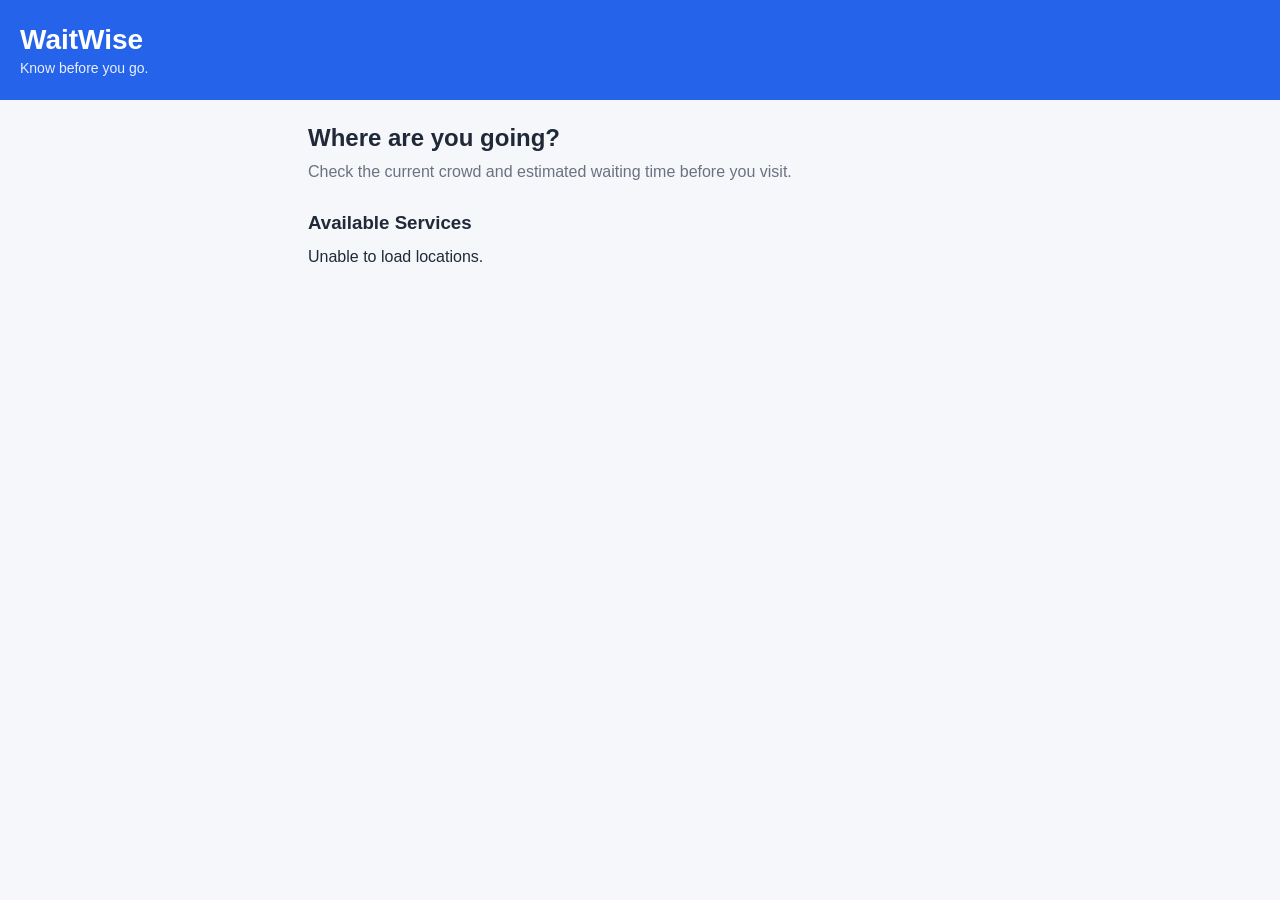
==== src/main/resources/static/index.html @ b31e302e "Initial commit for NextQ" ====
<!DOCTYPE html>
<html lang="en">
<head>
    <meta charset="UTF-8">
    <meta name="viewport" content="width=device-width, initial-scale=1.0">

    <title>WaitWise</title>

    <link rel="stylesheet" href="style.css">
</head>

<body>

<header class="header">
    <div>
        <h1>WaitWise</h1>
        <p>Know before you go.</p>
    </div>
</header>

<main class="container">

    <!-- Location Selection -->
    <section id="homeSection">

        <div class="hero">
            <h2>Where are you going?</h2>
            <p>
                Check the current crowd and estimated waiting
                time before you visit.
            </p>
        </div>

        <section>
            <h3>Available Services</h3>

            <div id="locationList" class="location-list">
                <p>Loading locations...</p>
            </div>
        </section>

    </section>


    <!-- Queue Details -->
    <section id="queueSection" class="queue-section hidden">

        <button id="backButton" class="back-button">
            ← Back
        </button>

        <div class="queue-header">
            <h2 id="queueLocationName">City Hospital</h2>
            <p id="queueLocationType">Hospital</p>
        </div>

        <div id="crowdBadge" class="crowd-badge">
            MEDIUM CROWD
        </div>

        <div class="wait-card">

            <p class="wait-label">Estimated Waiting Time</p>

            <div class="wait-time">
                <span id="estimatedWait">96</span>
                <span class="minutes">min</span>
            </div>

            <p class="wait-description">
                Approximate time before you are served
            </p>

        </div>

        <div class="stats-grid">

            <div class="stat-card">
                <span class="stat-icon">👥</span>
                <strong id="peopleWaiting">12</strong>
                <p>People Waiting</p>
            </div>

            <div class="stat-card">
                <span class="stat-icon">🧑‍💼</span>
                <strong id="currentlyServing">2</strong>
                <p>Being Served</p>
            </div>

            <div class="stat-card">
                <span class="stat-icon">⏱</span>
                <strong id="averageService">8</strong>
                <p>Min / Person</p>
            </div>

        </div>

        <div class="updated-card">
            <span>Last updated</span>
            <strong id="updatedAt">Just now</strong>
        </div>
<div class="insights-card">
    <h3>Crowd Insights</h3>

    <p class="insights-description">
        Recent service activity for this location
    </p>

    <div id="historyList" class="history-list">
        <p>Loading insights...</p>
    </div>
</div>
    </section>

</main>

<script src="app.js"></script>

</body>
</html>
---- src/main/resources/static/style.css ----
* {
    box-sizing: border-box;
    margin: 0;
    padding: 0;
}

body {
    font-family: Arial, sans-serif;
    background: #f5f7fb;
    color: #1f2937;
}

.header {
    background: #2563eb;
    color: white;
    padding: 24px 20px;
}

.header h1 {
    font-size: 28px;
    margin-bottom: 4px;
}

.header p {
    font-size: 14px;
    opacity: 0.9;
}

.container {
    width: 100%;
    max-width: 700px;
    margin: auto;
    padding: 24px 18px;
}

.hero {
    margin-bottom: 28px;
}

.hero h2 {
    font-size: 24px;
    margin-bottom: 8px;
}

.hero p {
    color: #6b7280;
    line-height: 1.5;
}

h3 {
    margin-bottom: 14px;
}

.location-list {
    display: flex;
    flex-direction: column;
    gap: 14px;
}

.location-card {
    background: white;
    padding: 18px;
    border-radius: 14px;
    border: 1px solid #e5e7eb;
    cursor: pointer;
    transition: 0.2s;
}

.location-card:hover {
    transform: translateY(-2px);
    box-shadow: 0 5px 15px rgba(0, 0, 0, 0.08);
}

.location-name {
    font-size: 18px;
    font-weight: bold;
    margin-bottom: 5px;
}

.location-type {
    font-size: 14px;
    color: #6b7280;
}

.location-address {
    font-size: 13px;
    color: #9ca3af;
    margin-top: 6px;
}


/* Queue Details */

.hidden {
    display: none;
}

.back-button {
    background: none;
    border: none;
    font-size: 16px;
    cursor: pointer;
    color: #2563eb;
    margin-bottom: 20px;
}

.queue-header {
    margin-bottom: 16px;
}

.queue-header h2 {
    font-size: 26px;
}

.queue-header p {
    color: #6b7280;
    margin-top: 4px;
}

.crowd-badge {
    display: inline-block;
    padding: 7px 12px;
    border-radius: 20px;
    background: #fef3c7;
    color: #92400e;
    font-size: 13px;
    font-weight: bold;
    margin-bottom: 16px;
}

.wait-card {
    background: white;
    border-radius: 18px;
    padding: 28px 20px;
    text-align: center;
    border: 1px solid #e5e7eb;
    margin-bottom: 16px;
}

.wait-label {
    color: #6b7280;
    font-size: 14px;
    margin-bottom: 8px;
}

.wait-time {
    font-size: 52px;
    font-weight: bold;
    color: #2563eb;
}

.minutes {
    font-size: 20px;
    font-weight: normal;
}

.wait-description {
    color: #9ca3af;
    margin-top: 8px;
    font-size: 13px;
}

.stats-grid {
    display: grid;
    grid-template-columns: repeat(3, 1fr);
    gap: 10px;
    margin-bottom: 16px;
}

.stat-card {
    background: white;
    border: 1px solid #e5e7eb;
    border-radius: 14px;
    padding: 16px 8px;
    text-align: center;
}

.stat-icon {
    display: block;
    font-size: 22px;
    margin-bottom: 8px;
}

.stat-card strong {
    display: block;
    font-size: 20px;
}

.stat-card p {
    color: #6b7280;
    font-size: 11px;
    margin-top: 4px;
}

.updated-card {
    background: #eef2ff;
    border-radius: 12px;
    padding: 14px 16px;
    display: flex;
    justify-content: space-between;
    font-size: 13px;
}

.updated-card span {
    color: #6b7280;
}
.insights-card {
    background: white;
    border: 1px solid #e5e7eb;
    border-radius: 18px;
    padding: 20px;
    margin-top: 16px;
}

.insights-card h3 {
    font-size: 20px;
    margin-bottom: 6px;
}

.insights-description {
    color: #6b7280;
    font-size: 13px;
    margin-bottom: 16px;
}

.history-list {
    display: flex;
    flex-direction: column;
    gap: 10px;
}

.history-item {
    display: flex;
    justify-content: space-between;
    align-items: center;
    background: #f8fafc;
    border-radius: 12px;
    padding: 14px;
    border: 1px solid #e5e7eb;
}

.history-item strong {
    font-size: 14px;
}

.history-item p {
    color: #9ca3af;
    font-size: 12px;
    margin-top: 4px;
}

.history-duration {
    font-weight: bold;
    color: #2563eb;
    font-size: 14px;
}
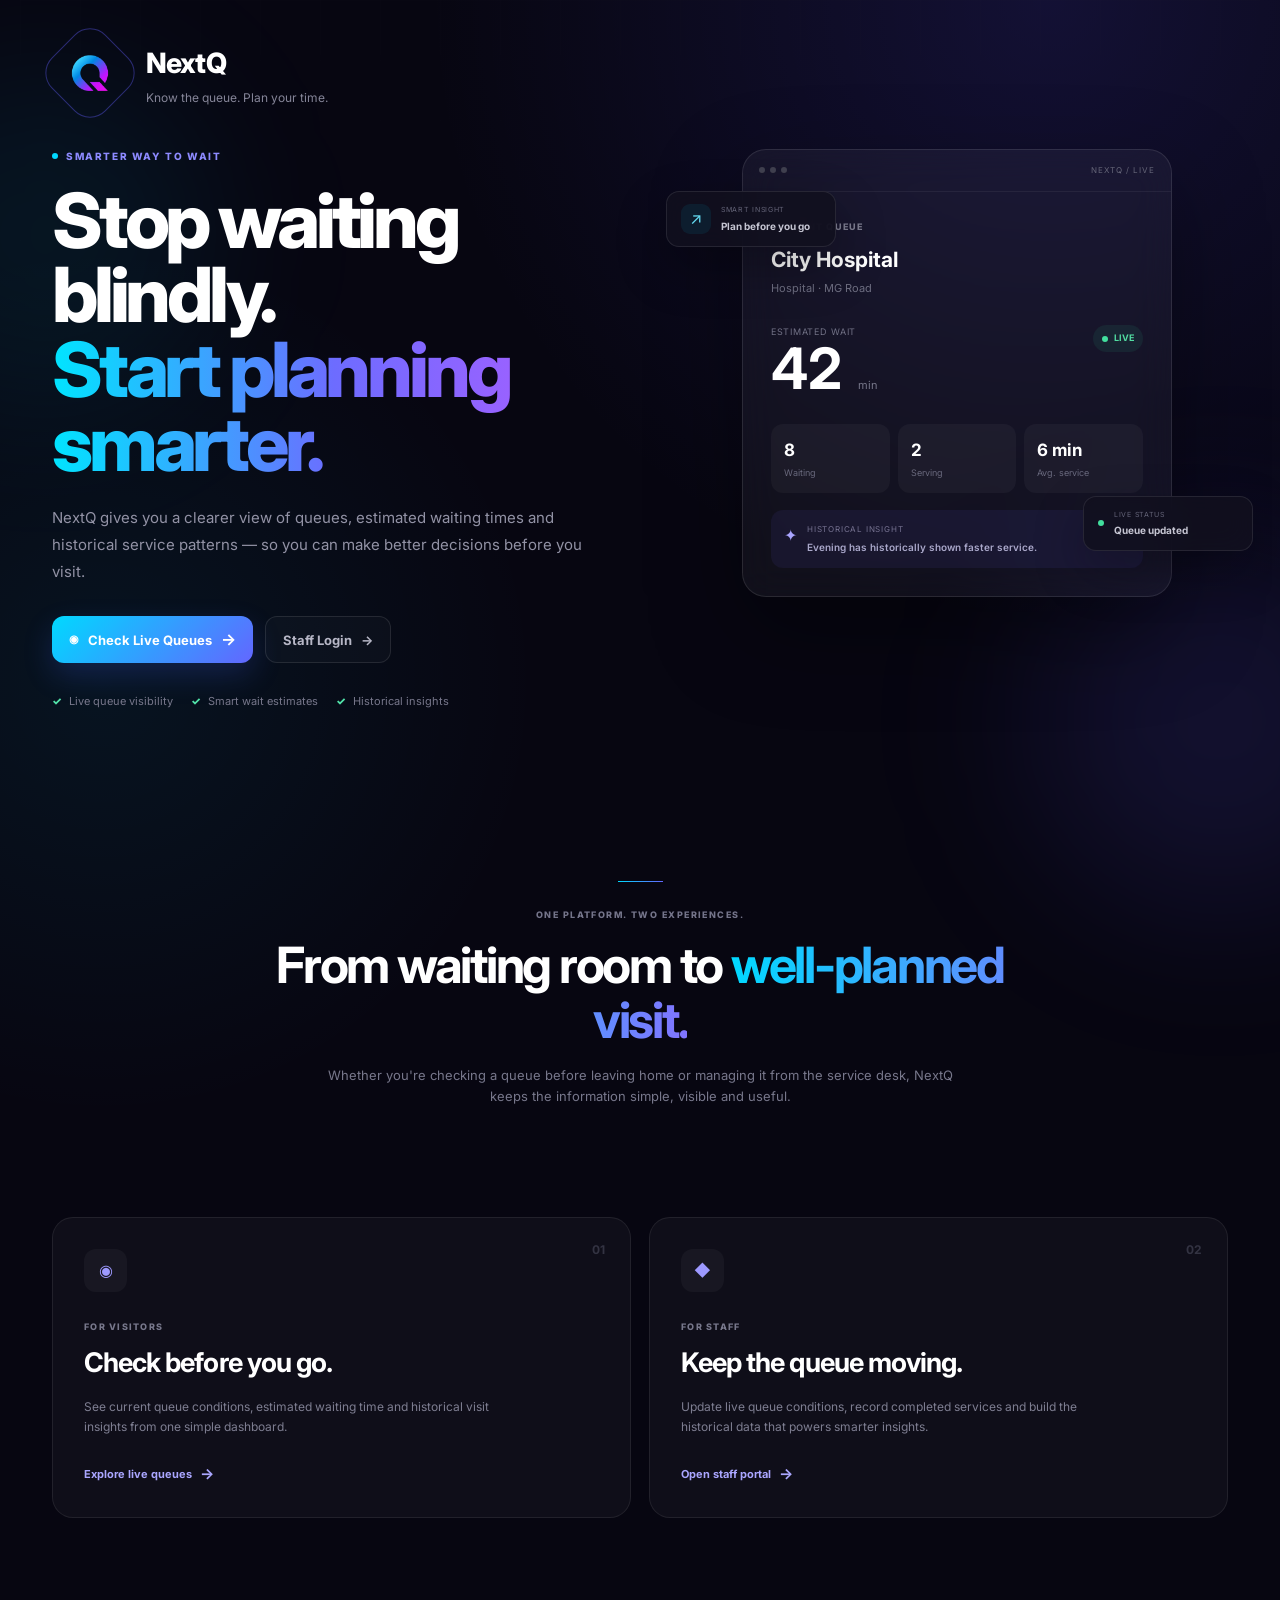
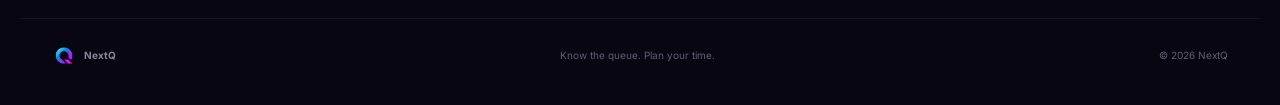
==== commit f5398acb: "Finalize NextQ UI" ====
--- a/src/main/resources/static/index.html
+++ b/src/main/resources/static/index.html
@@ -1,120 +1,667 @@
 <!DOCTYPE html>
 <html lang="en">
+
 <head>
+
     <meta charset="UTF-8">
-    <meta name="viewport" content="width=device-width, initial-scale=1.0">
-
-    <title>WaitWise</title>
-
-    <link rel="stylesheet" href="style.css">
+
+    <meta
+        name="viewport"
+        content="width=device-width, initial-scale=1.0"
+    >
+
+    <title>NextQ — Stop waiting blindly.</title>
+
+    <link rel="preconnect" href="https://fonts.googleapis.com">
+
+    <link
+        rel="preconnect"
+        href="https://fonts.gstatic.com"
+        crossorigin
+    >
+
+    <link
+        href="https://fonts.googleapis.com/css2?family=Inter:wght@400;500;600;700;800&display=swap"
+        rel="stylesheet"
+    >
+
+    <link
+        rel="stylesheet"
+        href="style.css"
+    >
+
 </head>
 
-<body>
-
-<header class="header">
-    <div>
-        <h1>WaitWise</h1>
-        <p>Know before you go.</p>
-    </div>
-</header>
-
-<main class="container">
-
-    <!-- Location Selection -->
-    <section id="homeSection">
-
-        <div class="hero">
-            <h2>Where are you going?</h2>
-            <p>
-                Check the current crowd and estimated waiting
-                time before you visit.
+
+<body class="landing-page">
+
+<div class="landing-shell">
+
+
+    <!-- =====================================================
+         MAIN
+         ===================================================== -->
+
+    <main>
+
+
+        <!-- =================================================
+             HERO
+             ================================================= -->
+
+        <section class="landing-hero">
+
+
+            <!-- Background decorations -->
+
+            <div class="hero-glow hero-glow-one"></div>
+
+            <div class="hero-glow hero-glow-two"></div>
+
+            <div class="hero-grid"></div>
+
+
+
+            <!-- =================================================
+                 HERO CONTENT
+                 ================================================= -->
+
+            <div class="landing-hero-content">
+
+
+                <!-- =================================================
+                     BRAND
+                     ================================================= -->
+
+                <div class="hero-brand">
+
+                    <div class="hero-logo-wrap">
+
+                        <div class="hero-logo-ring"></div>
+
+                        <img
+                            src="nextq-logo.png"
+                            alt="NextQ"
+                            class="hero-logo"
+                        >
+
+                    </div>
+
+
+                    <div class="hero-brand-text">
+
+                        <div class="hero-brand-name">
+                            NextQ
+                        </div>
+
+                        <div class="hero-brand-tagline">
+                            Know the queue. Plan your time.
+                        </div>
+
+                    </div>
+
+                </div>
+
+
+
+                <!-- =================================================
+                     SMALL LABEL
+                     ================================================= -->
+
+                <div class="hero-kicker">
+
+                    <span></span>
+
+                    SMARTER WAY TO WAIT
+
+                </div>
+
+
+
+                <!-- =================================================
+                     MAIN HEADING
+                     ================================================= -->
+
+                <h1>
+
+                    Stop waiting blindly.
+
+                    <span>
+                        Start planning smarter.
+                    </span>
+
+                </h1>
+
+
+
+                <!-- =================================================
+                     DESCRIPTION
+                     ================================================= -->
+
+                <p class="hero-description">
+
+                    NextQ gives you a clearer view of queues,
+                    estimated waiting times and historical
+                    service patterns — so you can make
+                    better decisions before you visit.
+
+                </p>
+
+
+
+                <!-- =================================================
+                     ACTIONS
+                     ================================================= -->
+
+                <div class="hero-actions">
+
+
+                    <!-- Customer -->
+
+                    <a
+                        href="/customer.html"
+                        class="hero-primary-button"
+                    >
+
+                        <span class="button-icon">
+                            ◉
+                        </span>
+
+                        Check Live Queues
+
+                        <span class="button-arrow">
+                            →
+                        </span>
+
+                    </a>
+
+
+
+                    <!-- Staff -->
+
+                    <a
+                        href="/login.html"
+                        class="hero-secondary-button"
+                    >
+
+                        Staff Login
+
+                        <span>
+                            →
+                        </span>
+
+                    </a>
+
+
+                </div>
+
+
+
+                <!-- =================================================
+                     FEATURES
+                     ================================================= -->
+
+                <div class="hero-features">
+
+
+                    <div class="hero-feature">
+
+                        <span class="feature-check">
+                            ✓
+                        </span>
+
+                        Live queue visibility
+
+                    </div>
+
+
+                    <div class="hero-feature">
+
+                        <span class="feature-check">
+                            ✓
+                        </span>
+
+                        Smart wait estimates
+
+                    </div>
+
+
+                    <div class="hero-feature">
+
+                        <span class="feature-check">
+                            ✓
+                        </span>
+
+                        Historical insights
+
+                    </div>
+
+
+                </div>
+
+
+            </div>
+
+
+
+            <!-- =================================================
+                 PRODUCT PREVIEW
+                 ================================================= -->
+
+            <div class="hero-preview">
+
+
+                <div class="preview-window">
+
+
+                    <!-- Preview top bar -->
+
+                    <div class="preview-topbar">
+
+                        <div class="preview-dots">
+
+                            <span></span>
+                            <span></span>
+                            <span></span>
+
+                        </div>
+
+                        <span>
+                            NEXTQ / LIVE
+                        </span>
+
+                    </div>
+
+
+
+                    <!-- Preview content -->
+
+                    <div class="preview-content">
+
+
+                        <div class="preview-label">
+                            CURRENT QUEUE
+                        </div>
+
+
+                        <div class="preview-location">
+                            City Hospital
+                        </div>
+
+
+                        <div class="preview-meta">
+                            Hospital · MG Road
+                        </div>
+
+
+
+                        <!-- Wait -->
+
+                        <div class="preview-wait">
+
+                            <div>
+
+                                <div class="preview-small">
+                                    ESTIMATED WAIT
+                                </div>
+
+                                <strong>
+                                    42
+                                </strong>
+
+                                <span>
+                                    min
+                                </span>
+
+                            </div>
+
+
+                            <div class="preview-live">
+
+                                <span></span>
+
+                                LIVE
+
+                            </div>
+
+                        </div>
+
+
+
+                        <!-- Stats -->
+
+                        <div class="preview-stats">
+
+
+                            <div>
+
+                                <strong>
+                                    8
+                                </strong>
+
+                                <span>
+                                    Waiting
+                                </span>
+
+                            </div>
+
+
+                            <div>
+
+                                <strong>
+                                    2
+                                </strong>
+
+                                <span>
+                                    Serving
+                                </span>
+
+                            </div>
+
+
+                            <div>
+
+                                <strong>
+                                    6 min
+                                </strong>
+
+                                <span>
+                                    Avg. service
+                                </span>
+
+                            </div>
+
+
+                        </div>
+
+
+
+                        <!-- Insight -->
+
+                        <div class="preview-insight">
+
+                            <div class="preview-insight-icon">
+                                ✦
+                            </div>
+
+                            <div>
+
+                                <small>
+                                    HISTORICAL INSIGHT
+                                </small>
+
+                                <strong>
+                                    Evening has historically
+                                    shown faster service.
+                                </strong>
+
+                            </div>
+
+                        </div>
+
+
+                    </div>
+
+                </div>
+
+
+
+                <!-- =================================================
+                     FLOATING CARD 1
+                     ================================================= -->
+
+                <div class="floating-card floating-card-one">
+
+                    <span class="floating-icon">
+                        ↗
+                    </span>
+
+                    <div>
+
+                        <small>
+                            SMART INSIGHT
+                        </small>
+
+                        <strong>
+                            Plan before you go
+                        </strong>
+
+                    </div>
+
+                </div>
+
+
+
+                <!-- =================================================
+                     FLOATING CARD 2
+                     ================================================= -->
+
+                <div class="floating-card floating-card-two">
+
+                    <span class="floating-live"></span>
+
+                    <div>
+
+                        <small>
+                            LIVE STATUS
+                        </small>
+
+                        <strong>
+                            Queue updated
+                        </strong>
+
+                    </div>
+
+                </div>
+
+
+            </div>
+
+
+        </section>
+
+
+
+        <!-- =====================================================
+             PRODUCT STATEMENT
+             ===================================================== -->
+
+        <section class="landing-statement">
+
+
+            <div class="statement-line"></div>
+
+
+            <p class="statement-eyebrow">
+                ONE PLATFORM. TWO EXPERIENCES.
             </p>
+
+
+            <h2>
+
+                From waiting room to
+                <span>
+                    well-planned visit.
+                </span>
+
+            </h2>
+
+
+            <p class="statement-description">
+
+                Whether you're checking a queue before
+                leaving home or managing it from the
+                service desk, NextQ keeps the information
+                simple, visible and useful.
+
+            </p>
+
+
+        </section>
+
+
+
+        <!-- =====================================================
+             TWO EXPERIENCE CARDS
+             ===================================================== -->
+
+        <section class="experience-section">
+
+
+            <!-- Customer -->
+
+            <div class="experience-card customer-experience">
+
+
+                <div class="experience-number">
+                    01
+                </div>
+
+
+                <div class="experience-icon">
+                    ◉
+                </div>
+
+
+                <p class="experience-label">
+                    FOR VISITORS
+                </p>
+
+
+                <h3>
+
+                    Check before
+                    you go.
+
+                </h3>
+
+
+                <p>
+
+                    See current queue conditions,
+                    estimated waiting time and
+                    historical visit insights
+                    from one simple dashboard.
+
+                </p>
+
+
+                <a
+                    href="/customer.html"
+                    class="experience-link"
+                >
+
+                    Explore live queues
+
+                    <span>
+                        →
+                    </span>
+
+                </a>
+
+
+            </div>
+
+
+
+            <!-- Staff -->
+
+            <div class="experience-card staff-experience">
+
+
+                <div class="experience-number">
+                    02
+                </div>
+
+
+                <div class="experience-icon">
+                    ◆
+                </div>
+
+
+                <p class="experience-label">
+                    FOR STAFF
+                </p>
+
+
+                <h3>
+
+                    Keep the queue
+                    moving.
+
+                </h3>
+
+
+                <p>
+
+                    Update live queue conditions,
+                    record completed services and
+                    build the historical data that
+                    powers smarter insights.
+
+                </p>
+
+
+                <a
+                    href="/login.html"
+                    class="experience-link"
+                >
+
+                    Open staff portal
+
+                    <span>
+                        →
+                    </span>
+
+                </a>
+
+
+            </div>
+
+
+        </section>
+
+
+    </main>
+
+
+
+    <!-- =====================================================
+         FOOTER
+         ===================================================== -->
+
+    <footer class="landing-footer">
+
+
+        <div class="landing-footer-brand">
+
+            <img
+                src="nextq-logo.png"
+                alt="NextQ"
+            >
+
+            <span>
+                NextQ
+            </span>
+
         </div>
 
-        <section>
-            <h3>Available Services</h3>
-
-            <div id="locationList" class="location-list">
-                <p>Loading locations...</p>
-            </div>
-        </section>
-
-    </section>
-
-
-    <!-- Queue Details -->
-    <section id="queueSection" class="queue-section hidden">
-
-        <button id="backButton" class="back-button">
-            ← Back
-        </button>
-
-        <div class="queue-header">
-            <h2 id="queueLocationName">City Hospital</h2>
-            <p id="queueLocationType">Hospital</p>
-        </div>
-
-        <div id="crowdBadge" class="crowd-badge">
-            MEDIUM CROWD
-        </div>
-
-        <div class="wait-card">
-
-            <p class="wait-label">Estimated Waiting Time</p>
-
-            <div class="wait-time">
-                <span id="estimatedWait">96</span>
-                <span class="minutes">min</span>
-            </div>
-
-            <p class="wait-description">
-                Approximate time before you are served
-            </p>
-
-        </div>
-
-        <div class="stats-grid">
-
-            <div class="stat-card">
-                <span class="stat-icon">👥</span>
-                <strong id="peopleWaiting">12</strong>
-                <p>People Waiting</p>
-            </div>
-
-            <div class="stat-card">
-                <span class="stat-icon">🧑‍💼</span>
-                <strong id="currentlyServing">2</strong>
-                <p>Being Served</p>
-            </div>
-
-            <div class="stat-card">
-                <span class="stat-icon">⏱</span>
-                <strong id="averageService">8</strong>
-                <p>Min / Person</p>
-            </div>
-
-        </div>
-
-        <div class="updated-card">
-            <span>Last updated</span>
-            <strong id="updatedAt">Just now</strong>
-        </div>
-<div class="insights-card">
-    <h3>Crowd Insights</h3>
-
-    <p class="insights-description">
-        Recent service activity for this location
-    </p>
-
-    <div id="historyList" class="history-list">
-        <p>Loading insights...</p>
-    </div>
+
+        <p>
+            Know the queue. Plan your time.
+        </p>
+
+
+        <span>
+            © 2026 NextQ
+        </span>
+
+
+    </footer>
+
+
 </div>
-    </section>
-
-</main>
-
-<script src="app.js"></script>
+
 
 </body>
 </html>
--- a/src/main/resources/static/style.css
+++ b/src/main/resources/static/style.css
@@ -1,256 +1,2305 @@
+/* =========================================================
+   NEXTQ — GLOBAL STYLES
+   ========================================================= */
+
 * {
-    box-sizing: border-box;
     margin: 0;
     padding: 0;
+    box-sizing: border-box;
+}
+
+html {
+    scroll-behavior: smooth;
 }
 
 body {
-    font-family: Arial, sans-serif;
-    background: #f5f7fb;
-    color: #1f2937;
-}
-
-.header {
-    background: #2563eb;
-    color: white;
-    padding: 24px 20px;
-}
-
-.header h1 {
+    font-family: "Inter", Arial, sans-serif;
+    line-height: 1.6;
+}
+
+a {
+    color: inherit;
+    text-decoration: none;
+}
+
+button,
+input,
+select {
+    font: inherit;
+}
+
+button {
+    cursor: pointer;
+}
+
+.hidden {
+    display: none !important;
+}
+
+
+/* =========================================================
+   SHARED DARK THEME
+   Used by:
+   - Landing page
+   - Customer page
+   - Login page
+   - Staff page
+   ========================================================= */
+
+.landing-page,
+.customer-page,
+.nextq-dark-page {
+    min-height: 100vh;
+    color: #ffffff;
+    background:
+        radial-gradient(
+            circle at 82% 0%,
+            rgba(89, 77, 255, 0.15),
+            transparent 31%
+        ),
+        radial-gradient(
+            circle at 8% 40%,
+            rgba(0, 214, 255, 0.065),
+            transparent 28%
+        ),
+        #070611;
+}
+
+
+/* =========================================================
+   LANDING PAGE
+   ========================================================= */
+
+.landing-shell {
+    min-height: 100vh;
+    overflow: hidden;
+}
+
+
+/* ---------- Navigation ---------- */
+
+.landing-nav {
+    width: 100%;
+    max-width: 1240px;
+    margin: 0 auto;
+    padding: 22px 32px;
+}
+
+.landing-nav-inner {
+    display: flex;
+    align-items: center;
+    justify-content: space-between;
+}
+
+.landing-brand {
+    display: flex;
+    align-items: center;
+    gap: 12px;
+}
+
+.landing-logo {
+    width: 46px;
+    height: 46px;
+    object-fit: contain;
+}
+
+.landing-brand-name {
+    font-size: 20px;
+    font-weight: 800;
+    letter-spacing: -0.02em;
+}
+
+.landing-brand-tagline {
+    margin-top: 1px;
+    color: #858598;
+    font-size: 11px;
+}
+
+.landing-nav-right {
+    display: flex;
+    align-items: center;
+    gap: 18px;
+}
+
+.landing-nav-status {
+    display: flex;
+    align-items: center;
+    gap: 8px;
+    color: #9292a5;
+    font-size: 12px;
+}
+
+.landing-status-dot {
+    width: 7px;
+    height: 7px;
+    border-radius: 50%;
+    background: #3de39a;
+    box-shadow: 0 0 0 4px rgba(61, 227, 154, 0.1);
+}
+
+.nav-staff-link {
+    padding: 9px 14px;
+    border: 1px solid rgba(255,255,255,0.1);
+    border-radius: 10px;
+    color: #b7b7c6;
+    font-size: 12px;
+    transition: 0.2s ease;
+}
+
+.nav-staff-link:hover {
+    color: #ffffff;
+    background: rgba(255,255,255,0.05);
+    border-color: rgba(255,255,255,0.18);
+}
+
+
+/* ---------- Hero ---------- */
+
+.landing-hero {
+    position: relative;
+    max-width: 1240px;
+    min-height: 670px;
+    margin: 0 auto;
+    padding: 35px 32px 100px;
+    display: grid;
+    grid-template-columns: 1.02fr 0.98fr;
+    align-items: center;
+    gap: 70px;
+}
+
+.landing-hero-content {
+    position: relative;
+    z-index: 2;
+}
+
+.hero-glow {
+    position: absolute;
+    border-radius: 50%;
+    filter: blur(80px);
+    pointer-events: none;
+}
+
+.hero-glow-one {
+    width: 330px;
+    height: 330px;
+    top: 70px;
+    left: -140px;
+    background: rgba(0, 217, 255, 0.08);
+}
+
+.hero-glow-two {
+    width: 380px;
+    height: 380px;
+    right: -150px;
+    bottom: -100px;
+    background: rgba(102, 89, 255, 0.12);
+}
+
+.hero-grid {
+    position: absolute;
+    inset: 0;
+    opacity: 0.18;
+    pointer-events: none;
+    background-image:
+        linear-gradient(
+            rgba(255,255,255,0.025) 1px,
+            transparent 1px
+        ),
+        linear-gradient(
+            90deg,
+            rgba(255,255,255,0.025) 1px,
+            transparent 1px
+        );
+    background-size: 60px 60px;
+    mask-image: linear-gradient(
+        to bottom,
+        black,
+        transparent 80%
+    );
+}
+
+/* =========================================================
+   HERO BRAND
+   ========================================================= */
+
+.hero-brand {
+    display: flex;
+    align-items: center;
+    gap: 18px;
+    margin-bottom: 30px;
+}
+
+.hero-logo-wrap {
+    position: relative;
+    flex: 0 0 76px;
+    width: 76px;
+    height: 76px;
+    display: flex;
+    align-items: center;
+    justify-content: center;
+}
+
+.hero-logo {
+    position: relative;
+    z-index: 2;
+    width: 52px;
+    height: 52px;
+    object-fit: contain;
+}
+
+.hero-logo-ring {
+    position: absolute;
+    inset: 0;
+    border: 1px solid rgba(98, 92, 255, 0.4);
+    border-radius: 22px;
+    transform: rotate(45deg);
+    animation: logoPulse 4s ease-in-out infinite;
+}
+
+.hero-brand-text {
+    padding-top: 2px;
+}
+
+.hero-brand-name {
+    color: #ffffff;
     font-size: 28px;
-    margin-bottom: 4px;
-}
-
-.header p {
-    font-size: 14px;
-    opacity: 0.9;
-}
-
-.container {
+    font-weight: 800;
+    letter-spacing: -0.03em;
+}
+
+.hero-brand-tagline {
+    margin-top: 3px;
+    color: #858598;
+    font-size: 12px;
+}
+
+.hero-logo {
+    position: relative;
+    z-index: 2;
+    width: 52px;
+    height: 52px;
+    object-fit: contain;
+}
+
+.hero-logo-ring {
+    position: absolute;
+    inset: 0;
+    border: 1px solid rgba(98, 92, 255, 0.4);
+    border-radius: 22px;
+    transform: rotate(45deg);
+    animation: logoPulse 4s ease-in-out infinite;
+}
+
+@keyframes logoPulse {
+    0%,
+    100% {
+        transform: rotate(45deg) scale(1);
+        opacity: 0.55;
+    }
+
+    50% {
+        transform: rotate(45deg) scale(1.08);
+        opacity: 1;
+    }
+}
+
+.hero-kicker {
+    display: inline-flex;
+    align-items: center;
+    gap: 8px;
+    color: #8d8aff;
+    font-size: 10px;
+    font-weight: 800;
+    letter-spacing: 0.16em;
+}
+
+.hero-kicker span {
+    width: 6px;
+    height: 6px;
+    border-radius: 50%;
+    background: #00d9ff;
+}
+
+.landing-hero h1 {
+    max-width: 720px;
+    margin-top: 16px;
+    font-size: clamp(46px, 6vw, 76px);
+    line-height: 0.98;
+    letter-spacing: -0.055em;
+    font-weight: 800;
+}
+
+.landing-hero h1 span {
+    display: block;
+    background: linear-gradient(
+        90deg,
+        #00e5ff,
+        #6d6cff,
+        #b25cff
+    );
+    -webkit-background-clip: text;
+    -webkit-text-fill-color: transparent;
+}
+
+.hero-description {
+    max-width: 620px;
+    margin-top: 24px;
+    color: #9292a5;
+    font-size: 15px;
+    line-height: 1.8;
+}
+
+.hero-actions {
+    display: flex;
+    align-items: center;
+    gap: 12px;
+    margin-top: 31px;
+    flex-wrap: wrap;
+}
+
+.hero-primary-button,
+.hero-secondary-button {
+    min-height: 47px;
+    padding: 0 17px;
+    display: inline-flex;
+    align-items: center;
+    gap: 9px;
+    border-radius: 12px;
+    font-size: 13px;
+    font-weight: 700;
+    transition: 0.2s ease;
+}
+
+.hero-primary-button {
+    color: #ffffff;
+    background: linear-gradient(
+        135deg,
+        #00d9ff,
+        #6366ff
+    );
+    box-shadow: 0 12px 30px rgba(65, 100, 255, 0.2);
+}
+
+.hero-primary-button:hover {
+    transform: translateY(-2px);
+    box-shadow: 0 16px 35px rgba(65, 100, 255, 0.3);
+}
+
+.hero-secondary-button {
+    border: 1px solid rgba(255,255,255,0.1);
+    color: #b7b7c6;
+    background: rgba(255,255,255,0.025);
+}
+
+.hero-secondary-button:hover {
+    color: #ffffff;
+    background: rgba(255,255,255,0.06);
+}
+
+.button-icon {
+    font-size: 11px;
+}
+
+.button-arrow {
+    font-size: 16px;
+}
+
+.hero-features {
+    display: flex;
+    gap: 18px;
+    margin-top: 30px;
+    flex-wrap: wrap;
+}
+
+.hero-feature {
+    display: flex;
+    align-items: center;
+    gap: 7px;
+    color: #77778b;
+    font-size: 11px;
+}
+
+.feature-check {
+    color: #52e4aa;
+    font-weight: 800;
+}
+
+
+/* ---------- Product preview ---------- */
+
+.hero-preview {
+    position: relative;
+    min-height: 520px;
+    display: flex;
+    align-items: center;
+    justify-content: center;
+}
+
+.preview-window {
+    position: relative;
+    z-index: 2;
+    width: min(430px, 100%);
+    overflow: hidden;
+    border: 1px solid rgba(255,255,255,0.1);
+    border-radius: 24px;
+    background: rgba(255,255,255,0.045);
+    box-shadow: 0 35px 90px rgba(0,0,0,0.38);
+    backdrop-filter: blur(18px);
+}
+
+.preview-topbar {
+    height: 42px;
+    padding: 0 16px;
+    display: flex;
+    align-items: center;
+    justify-content: space-between;
+    border-bottom: 1px solid rgba(255,255,255,0.06);
+    color: #666679;
+    font-size: 8px;
+    letter-spacing: 0.12em;
+}
+
+.preview-dots {
+    display: flex;
+    gap: 5px;
+}
+
+.preview-dots span {
+    width: 6px;
+    height: 6px;
+    border-radius: 50%;
+    background: #40404f;
+}
+
+.preview-content {
+    padding: 28px;
+}
+
+.preview-label {
+    color: #7d7d90;
+    font-size: 9px;
+    font-weight: 800;
+    letter-spacing: 0.13em;
+}
+
+.preview-location {
+    margin-top: 9px;
+    font-size: 21px;
+    font-weight: 700;
+}
+
+.preview-meta {
+    margin-top: 3px;
+    color: #6f6f82;
+    font-size: 11px;
+}
+
+.preview-wait {
+    margin-top: 28px;
+    display: flex;
+    align-items: flex-start;
+    justify-content: space-between;
+}
+
+.preview-small {
+    color: #727286;
+    font-size: 9px;
+    letter-spacing: 0.08em;
+}
+
+.preview-wait strong {
+    margin-top: 3px;
+    font-size: 57px;
+    line-height: 1;
+}
+
+.preview-wait > div:first-child > span {
+    margin-left: 4px;
+    color: #77778a;
+    font-size: 11px;
+}
+
+.preview-live {
+    display: flex;
+    align-items: center;
+    gap: 6px;
+    padding: 6px 9px;
+    border-radius: 999px;
+    background: rgba(57, 228, 154, 0.08);
+    color: #52dda2;
+    font-size: 9px;
+    font-weight: 700;
+}
+
+.preview-live span,
+.floating-live {
+    width: 6px;
+    height: 6px;
+    border-radius: 50%;
+    background: #42df9e;
+}
+
+.preview-stats {
+    display: grid;
+    grid-template-columns: repeat(3, 1fr);
+    gap: 8px;
+    margin-top: 27px;
+}
+
+.preview-stats > div {
+    padding: 13px;
+    border-radius: 12px;
+    background: rgba(255,255,255,0.035);
+}
+
+.preview-stats strong {
+    display: block;
+    font-size: 17px;
+}
+
+.preview-stats span {
+    display: block;
+    margin-top: 2px;
+    color: #69697d;
+    font-size: 9px;
+}
+
+.preview-insight {
+    margin-top: 17px;
+    padding: 13px;
+    display: flex;
+    align-items: flex-start;
+    gap: 10px;
+    border-radius: 12px;
+    background: rgba(104, 94, 255, 0.08);
+}
+
+.preview-insight-icon {
+    color: #aaa5ff;
+}
+
+.preview-insight small {
+    display: block;
+    color: #777391;
+    font-size: 8px;
+    letter-spacing: 0.1em;
+}
+
+.preview-insight strong {
+    display: block;
+    margin-top: 3px;
+    color: #aaa8ca;
+    font-size: 10px;
+    font-weight: 600;
+}
+
+.floating-card {
+    position: absolute;
+    z-index: 3;
+    min-width: 170px;
+    padding: 12px 14px;
+    display: flex;
+    align-items: center;
+    gap: 10px;
+    border: 1px solid rgba(255,255,255,0.09);
+    border-radius: 13px;
+    background: rgba(17,16,30,0.9);
+    box-shadow: 0 20px 50px rgba(0,0,0,0.3);
+    backdrop-filter: blur(15px);
+}
+
+.floating-card-one {
+    left: -20px;
+    top: 78px;
+}
+
+.floating-card-two {
+    right: -25px;
+    bottom: 82px;
+}
+
+.floating-icon {
+    width: 30px;
+    height: 30px;
+    display: flex;
+    align-items: center;
+    justify-content: center;
+    border-radius: 9px;
+    background: rgba(0,217,255,0.08);
+    color: #65ddf4;
+}
+
+.floating-card small {
+    display: block;
+    color: #656579;
+    font-size: 7px;
+    letter-spacing: 0.1em;
+}
+
+.floating-card strong {
+    display: block;
+    margin-top: 2px;
+    color: #c5c5d2;
+    font-size: 10px;
+}
+
+
+/* ---------- Landing statement ---------- */
+
+.landing-statement {
+    max-width: 850px;
+    margin: 0 auto;
+    padding: 70px 32px 110px;
+    text-align: center;
+}
+
+.statement-line {
+    width: 45px;
+    height: 1px;
+    margin: 0 auto 26px;
+    background: linear-gradient(
+        90deg,
+        #00d9ff,
+        #6366ff
+    );
+}
+
+.statement-eyebrow {
+    color: #74748a;
+    font-size: 9px;
+    font-weight: 800;
+    letter-spacing: 0.16em;
+}
+
+.landing-statement h2 {
+    margin-top: 16px;
+    font-size: clamp(32px, 4vw, 50px);
+    line-height: 1.1;
+    letter-spacing: -0.045em;
+}
+
+.landing-statement h2 span {
+    background: linear-gradient(
+        90deg,
+        #00d9ff,
+        #8174ff
+    );
+    -webkit-background-clip: text;
+    -webkit-text-fill-color: transparent;
+}
+
+.statement-description {
+    max-width: 650px;
+    margin: 17px auto 0;
+    color: #77778b;
+    font-size: 13px;
+}
+
+
+/* ---------- Experience cards ---------- */
+
+.experience-section {
+    max-width: 1240px;
+    margin: 0 auto;
+    padding: 0 32px 100px;
+    display: grid;
+    grid-template-columns: 1fr 1fr;
+    gap: 18px;
+}
+
+.experience-card {
+    position: relative;
+    padding: 31px;
+    overflow: hidden;
+    border: 1px solid rgba(255,255,255,0.08);
+    border-radius: 21px;
+    background: rgba(255,255,255,0.035);
+}
+
+.experience-number {
+    position: absolute;
+    top: 22px;
+    right: 25px;
+    color: #333342;
+    font-size: 12px;
+    font-weight: 700;
+}
+
+.experience-icon {
+    width: 43px;
+    height: 43px;
+    display: flex;
+    align-items: center;
+    justify-content: center;
+    border-radius: 12px;
+    background: rgba(255,255,255,0.04);
+    color: #9d99ff;
+}
+
+.experience-label {
+    margin-top: 28px;
+    color: #77778b;
+    font-size: 9px;
+    font-weight: 800;
+    letter-spacing: 0.14em;
+}
+
+.experience-card h3 {
+    margin-top: 7px;
+    font-size: 27px;
+    letter-spacing: -0.035em;
+}
+
+.experience-card > p:not(.experience-label) {
+    max-width: 440px;
+    margin-top: 12px;
+    color: #7e7e91;
+    font-size: 12px;
+    line-height: 1.7;
+}
+
+.experience-link {
+    display: inline-flex;
+    align-items: center;
+    gap: 8px;
+    margin-top: 25px;
+    color: #aaa6ff;
+    font-size: 11px;
+    font-weight: 700;
+}
+
+.experience-link span {
+    font-size: 15px;
+}
+
+
+/* ---------- Landing footer ---------- */
+
+.landing-footer {
+    max-width: 1240px;
+    margin: 0 auto;
+    padding: 24px 32px 38px;
+    display: flex;
+    align-items: center;
+    justify-content: space-between;
+    gap: 15px;
+    border-top: 1px solid rgba(255,255,255,0.06);
+    color: #5f5f72;
+    font-size: 10px;
+}
+
+.landing-footer-brand {
+    display: flex;
+    align-items: center;
+    gap: 8px;
+}
+
+.landing-footer-brand img {
+    width: 24px;
+    height: 24px;
+    object-fit: contain;
+}
+
+.landing-footer-brand span {
+    color: #858598;
+    font-weight: 700;
+}
+
+
+/* =========================================================
+   CUSTOMER PAGE
+   ========================================================= */
+
+.customer-shell {
+    min-height: 100vh;
+}
+
+
+/* ---------- Customer header ---------- */
+
+.customer-header {
     width: 100%;
-    max-width: 700px;
-    margin: auto;
-    padding: 24px 18px;
-}
-
-.hero {
-    margin-bottom: 28px;
-}
-
-.hero h2 {
-    font-size: 24px;
-    margin-bottom: 8px;
-}
-
-.hero p {
-    color: #6b7280;
-    line-height: 1.5;
-}
-
-h3 {
-    margin-bottom: 14px;
-}
-
-.location-list {
+    border-bottom: 1px solid rgba(255,255,255,0.06);
+}
+
+.customer-header-inner {
+    max-width: 1240px;
+    margin: 0 auto;
+    padding: 20px 32px;
+    display: flex;
+    align-items: center;
+    justify-content: space-between;
+}
+
+.customer-brand {
+    display: flex;
+    align-items: center;
+    gap: 11px;
+}
+
+.customer-logo {
+    width: 45px;
+    height: 45px;
+    object-fit: contain;
+}
+
+.customer-brand-name {
+    font-size: 19px;
+    font-weight: 800;
+}
+
+.customer-brand-tagline {
+    margin-top: 1px;
+    color: #858598;
+    font-size: 10px;
+}
+
+.customer-header-status {
+    display: flex;
+    align-items: center;
+    gap: 8px;
+    color: #9292a5;
+    font-size: 11px;
+}
+
+.customer-live-dot {
+    width: 7px;
+    height: 7px;
+    border-radius: 50%;
+    background: #3de39a;
+    box-shadow: 0 0 0 4px rgba(61,227,154,0.1);
+}
+
+
+/* ---------- Customer main ---------- */
+
+.customer-container {
+    max-width: 1050px;
+    margin: 0 auto;
+    padding: 65px 32px 85px;
+}
+
+.customer-hero {
+    margin-bottom: 44px;
+}
+
+.customer-eyebrow {
+    color: #8d89ff;
+    font-size: 9px;
+    font-weight: 800;
+    letter-spacing: 0.16em;
+}
+
+.customer-hero h1 {
+    margin-top: 10px;
+    font-size: clamp(39px, 5vw, 60px);
+    line-height: 1;
+    letter-spacing: -0.05em;
+}
+
+.customer-hero h1 span {
+    display: block;
+    background: linear-gradient(
+        90deg,
+        #00d9ff,
+        #756aff
+    );
+    -webkit-background-clip: text;
+    -webkit-text-fill-color: transparent;
+}
+
+.customer-hero > p:last-child {
+    max-width: 620px;
+    margin-top: 18px;
+    color: #89899c;
+    font-size: 13px;
+    line-height: 1.8;
+}
+
+.customer-section-heading {
+    margin-bottom: 18px;
+}
+
+.customer-section-heading h2 {
+    margin-top: 5px;
+    font-size: 22px;
+    letter-spacing: -0.025em;
+}
+
+
+/* ---------- Locations ---------- */
+
+/* =========================================================
+   CUSTOMER — LOCATION CARDS
+   ========================================================= */
+
+/* =========================================================
+   CUSTOMER — LOCATION CARDS
+   ========================================================= */
+
+.customer-location-list {
     display: flex;
     flex-direction: column;
     gap: 14px;
 }
 
-.location-card {
-    background: white;
-    padding: 18px;
-    border-radius: 14px;
-    border: 1px solid #e5e7eb;
+.customer-location-list .location-card {
+    min-height: 145px;
+    padding: 24px 26px;
+    position: relative;
+    overflow: hidden;
+
+    border: 1px solid rgba(255, 255, 255, 0.14);
+    border-radius: 20px;
+
+    background: linear-gradient(
+        135deg,
+        #00d9ff 0%,
+        #347df4 52%,
+        #6366ff 100%
+    );
+
+    box-shadow:
+        0 12px 35px rgba(40, 110, 245, 0.12),
+        inset 0 1px 0 rgba(255, 255, 255, 0.18);
+
     cursor: pointer;
-    transition: 0.2s;
-}
-
-.location-card:hover {
-    transform: translateY(-2px);
-    box-shadow: 0 5px 15px rgba(0, 0, 0, 0.08);
+    transition:
+        transform 0.25s ease,
+        box-shadow 0.25s ease,
+        border-color 0.25s ease;
+}
+
+/* Soft light effect inside the card */
+.customer-location-list .location-card::before {
+    content: "";
+    position: absolute;
+    width: 240px;
+    height: 240px;
+    top: -120px;
+    right: -70px;
+
+    background: rgba(255, 255, 255, 0.10);
+    border-radius: 50%;
+    filter: blur(10px);
+
+    pointer-events: none;
+}
+
+/* Keep card content above the glow */
+.customer-location-list .location-card > * {
+    position: relative;
+    z-index: 1;
+}
+
+.customer-location-list .location-card:hover {
+    transform: translateY(-4px);
+
+    border-color: rgba(255, 255, 255, 0.30);
+
+    box-shadow:
+        0 18px 45px rgba(40, 110, 245, 0.28),
+        0 0 25px rgba(0, 217, 255, 0.10),
+        inset 0 1px 0 rgba(255, 255, 255, 0.22);
 }
 
 .location-name {
+    color: #ffffff;
     font-size: 18px;
-    font-weight: bold;
-    margin-bottom: 5px;
+    font-weight: 750;
+    letter-spacing: -0.02em;
 }
 
 .location-type {
-    font-size: 14px;
-    color: #6b7280;
+    margin-top: 6px;
+    color: rgba(255, 255, 255, 0.82);
+    font-size: 11px;
+    font-weight: 500;
 }
 
 .location-address {
-    font-size: 13px;
-    color: #9ca3af;
+    margin-top: 11px;
+    color: rgba(255, 255, 255, 0.68);
+    font-size: 11px;
+}
+
+.customer-loading {
+    padding: 30px 0;
+    color: #6f6f82;
+    font-size: 12px;
+}
+
+/* ---------- Queue section ---------- */
+
+.customer-queue-section {
+    animation: sectionIn 0.25s ease;
+}
+
+@keyframes sectionIn {
+    from {
+        opacity: 0;
+        transform: translateY(8px);
+    }
+
+    to {
+        opacity: 1;
+        transform: translateY(0);
+    }
+}
+
+.customer-back-button {
+    margin-bottom: 22px;
+    padding: 8px 12px;
+    display: inline-flex;
+    align-items: center;
+    gap: 7px;
+    border: 1px solid rgba(255,255,255,0.09);
+    border-radius: 9px;
+    background: rgba(255,255,255,0.025);
+    color: #9292a5;
+    font-size: 11px;
+}
+
+.customer-back-button:hover {
+    color: #ffffff;
+    background: rgba(255,255,255,0.06);
+}
+
+.customer-queue-header {
+    display: flex;
+    align-items: flex-end;
+    justify-content: space-between;
+    gap: 20px;
+    margin-bottom: 20px;
+}
+
+.customer-queue-header h1 {
     margin-top: 6px;
-}
-
-
-/* Queue Details */
-
-.hidden {
-    display: none;
-}
-
-.back-button {
-    background: none;
-    border: none;
-    font-size: 16px;
-    cursor: pointer;
-    color: #2563eb;
-    margin-bottom: 20px;
-}
-
-.queue-header {
-    margin-bottom: 16px;
-}
-
-.queue-header h2 {
-    font-size: 26px;
-}
-
-.queue-header p {
-    color: #6b7280;
-    margin-top: 4px;
-}
-
-.crowd-badge {
-    display: inline-block;
-    padding: 7px 12px;
-    border-radius: 20px;
-    background: #fef3c7;
-    color: #92400e;
-    font-size: 13px;
-    font-weight: bold;
-    margin-bottom: 16px;
-}
-
-.wait-card {
-    background: white;
-    border-radius: 18px;
-    padding: 28px 20px;
-    text-align: center;
-    border: 1px solid #e5e7eb;
-    margin-bottom: 16px;
-}
-
-.wait-label {
-    color: #6b7280;
-    font-size: 14px;
-    margin-bottom: 8px;
-}
-
-.wait-time {
-    font-size: 52px;
-    font-weight: bold;
-    color: #2563eb;
-}
-
-.minutes {
-    font-size: 20px;
-    font-weight: normal;
-}
-
-.wait-description {
-    color: #9ca3af;
-    margin-top: 8px;
-    font-size: 13px;
-}
-
-.stats-grid {
+    font-size: 31px;
+    line-height: 1.1;
+    letter-spacing: -0.035em;
+}
+
+#queueLocationType {
+    margin-top: 6px;
+    color: #77778b;
+    font-size: 11px;
+}
+
+.customer-crowd-badge {
+    padding: 7px 10px;
+    border: 1px solid rgba(112,103,255,0.18);
+    border-radius: 999px;
+    background: rgba(112,103,255,0.08);
+    color: #aaa6ff;
+    font-size: 9px;
+    font-weight: 800;
+}
+
+
+/* ---------- Wait card ---------- */
+
+.customer-wait-card {
+    padding: 26px;
+    border: 1px solid rgba(255,255,255,0.09);
+    border-radius: 21px;
+    background: rgba(255,255,255,0.04);
+}
+
+.customer-wait-top {
+    display: flex;
+    align-items: flex-start;
+    justify-content: space-between;
+    gap: 15px;
+}
+
+.customer-wait-label {
+    color: #8d89ff;
+    font-size: 9px;
+    font-weight: 800;
+    letter-spacing: 0.12em;
+}
+
+.customer-wait-context {
+    margin-top: 3px;
+    color: #66667a;
+    font-size: 10px;
+}
+
+.customer-live-pill {
+    padding: 6px 9px;
+    display: flex;
+    align-items: center;
+    gap: 6px;
+    border-radius: 999px;
+    background: rgba(57,228,154,0.07);
+    color: #52dda2;
+    font-size: 8px;
+    font-weight: 800;
+}
+
+.customer-live-pill span {
+    width: 5px;
+    height: 5px;
+    border-radius: 50%;
+    background: #42df9e;
+}
+
+.customer-wait-value {
+    margin-top: 27px;
+}
+
+.customer-wait-value span {
+    font-size: 66px;
+    line-height: 1;
+    font-weight: 800;
+    letter-spacing: -0.05em;
+}
+
+.customer-wait-value small {
+    margin-left: 5px;
+    color: #6f6f82;
+    font-size: 12px;
+}
+
+.customer-wait-footer {
+    margin-top: 13px;
+    color: #68687b;
+    font-size: 10px;
+}
+
+
+/* ---------- Stats ---------- */
+
+.customer-stats {
     display: grid;
     grid-template-columns: repeat(3, 1fr);
+    gap: 12px;
+    margin-top: 14px;
+}
+
+.customer-stat-card {
+    padding: 18px;
+    border: 1px solid rgba(255,255,255,0.07);
+    border-radius: 16px;
+    background: rgba(255,255,255,0.03);
+}
+
+.customer-stat-icon {
+    color: #8d89ff;
+    font-size: 14px;
+}
+
+.customer-stat-card p {
+    margin-top: 9px;
+    color: #737386;
+    font-size: 10px;
+}
+
+.customer-stat-card strong {
+    display: block;
+    margin-top: 3px;
+    color: #ffffff;
+    font-size: 21px;
+}
+
+.customer-stat-card strong small {
+    color: #6f6f82;
+    font-size: 9px;
+}
+
+
+/* ---------- Updated ---------- */
+
+.customer-updated {
+    margin-top: 13px;
+    display: flex;
+    align-items: center;
+    justify-content: space-between;
+    color: #646477;
+    font-size: 9px;
+}
+
+.customer-updated span {
+    display: flex;
+    align-items: center;
+    gap: 5px;
+}
+
+.customer-updated b {
+    color: #7d7d91;
+}
+
+.customer-updated strong {
+    color: #858598;
+    font-weight: 500;
+}
+
+
+/* ---------- Insights ---------- */
+
+.customer-insight-card {
+    padding: 22px;
+    border: 1px solid rgba(110,100,255,0.13);
+    border-radius: 19px;
+    background: rgba(100,90,255,0.045);
+}
+
+.customer-insight-header {
+    display: flex;
+    align-items: flex-start;
+    justify-content: space-between;
+    gap: 15px;
+}
+
+.customer-insight-label {
+    color: #817cff;
+    font-size: 8px;
+    font-weight: 800;
+    letter-spacing: 0.13em;
+}
+
+.customer-insight-header h3 {
+    margin-top: 5px;
+    font-size: 18px;
+}
+
+.customer-insight-header > div:first-child > p:last-child {
+    margin-top: 3px;
+    color: #737386;
+    font-size: 10px;
+}
+
+.customer-insight-icon {
+    width: 34px;
+    height: 34px;
+    display: flex;
+    align-items: center;
+    justify-content: center;
+    border-radius: 10px;
+    background: rgba(108,99,255,0.1);
+    color: #aaa5ff;
+}
+
+.customer-best-time {
+    margin-top: 18px;
+    padding: 14px;
+    border-radius: 12px;
+    background: rgba(255,255,255,0.025);
+}
+
+.customer-best-time > span {
+    color: #5fdcf3;
+    font-size: 8px;
+    font-weight: 800;
+    letter-spacing: 0.1em;
+}
+
+.customer-best-time p {
+    margin-top: 5px;
+    color: #a8a8ba;
+    font-size: 11px;
+    line-height: 1.6;
+}
+
+
+/* ---------- History ---------- */
+
+.customer-history-heading {
+    margin-top: 30px;
+}
+
+.customer-history-list {
+    border-top: 1px solid rgba(255,255,255,0.07);
+}
+
+.customer-history-list .history-item {
+    padding: 15px 3px;
+    display: flex;
+    align-items: center;
+    justify-content: space-between;
+    gap: 15px;
+    border-bottom: 1px solid rgba(255,255,255,0.06);
+}
+
+.customer-history-list .history-item strong {
+    color: #ddddE8;
+    font-size: 11px;
+}
+
+.customer-history-list .history-item p {
+    margin-top: 3px;
+    color: #66667a;
+    font-size: 9px;
+}
+
+.customer-history-list .history-duration {
+    color: #aaaabd;
+    font-size: 11px;
+    font-weight: 700;
+}
+
+
+/* ---------- Customer footer ---------- */
+
+.customer-footer {
+    max-width: 1050px;
+    margin: 0 auto;
+    padding: 23px 32px 35px;
+    display: flex;
+    align-items: center;
+    justify-content: space-between;
+    gap: 15px;
+    border-top: 1px solid rgba(255,255,255,0.06);
+    color: #5f5f72;
+    font-size: 9px;
+}
+
+.customer-footer-brand {
+    display: flex;
+    align-items: center;
+    gap: 7px;
+}
+
+.customer-footer-brand img {
+    width: 23px;
+    height: 23px;
+    object-fit: contain;
+}
+
+.customer-footer-brand span {
+    color: #858598;
+    font-weight: 700;
+}
+
+
+/* =========================================================
+   LOGIN PAGE
+   ========================================================= */
+
+.nextq-dark-shell {
+    min-height: 100vh;
+    display: flex;
+    flex-direction: column;
+}
+
+
+/* ---------- Shared dark header ---------- */
+
+.nextq-dark-header {
+    width: 100%;
+    max-width: 1240px;
+    margin: 0 auto;
+    padding: 21px 32px;
+    display: flex;
+    align-items: center;
+    justify-content: space-between;
+    border-bottom: 1px solid rgba(255,255,255,0.06);
+}
+
+.nextq-dark-brand {
+    display: flex;
+    align-items: center;
+    gap: 11px;
+}
+
+.nextq-dark-logo {
+    width: 45px;
+    height: 45px;
+    object-fit: contain;
+}
+
+.nextq-dark-brand-name {
+    color: #ffffff;
+    font-size: 19px;
+    font-weight: 800;
+}
+
+.nextq-dark-brand-tagline {
+    margin-top: 1px;
+    color: #858598;
+    font-size: 10px;
+}
+
+.nextq-dark-status {
+    display: flex;
+    align-items: center;
+    gap: 8px;
+    color: #9292a5;
+    font-size: 11px;
+}
+
+.nextq-status-dot {
+    width: 7px;
+    height: 7px;
+    border-radius: 50%;
+    background: #3de39a;
+    box-shadow: 0 0 0 4px rgba(61,227,154,0.1);
+}
+
+
+/* ---------- Login main ---------- */
+
+.nextq-login-main {
+    flex: 1;
+    width: 100%;
+    max-width: 1240px;
+    margin: 0 auto;
+    padding: 72px 32px 85px;
+    display: flex;
+    justify-content: center;
+}
+
+.nextq-login-section {
+    width: min(455px, 100%);
+}
+
+.nextq-login-card {
+    padding: 36px;
+    border: 1px solid rgba(255,255,255,0.1);
+    border-radius: 23px;
+    background: rgba(255,255,255,0.045);
+    box-shadow: 0 30px 80px rgba(0,0,0,0.34);
+    backdrop-filter: blur(18px);
+}
+
+.nextq-login-logo {
+    width: 58px;
+    height: 58px;
+    margin-bottom: 25px;
+    display: flex;
+    align-items: center;
+    justify-content: center;
+    border: 1px solid rgba(255,255,255,0.08);
+    border-radius: 16px;
+    background: rgba(255,255,255,0.035);
+}
+
+.nextq-login-logo img {
+    width: 42px;
+    height: 42px;
+    object-fit: contain;
+}
+
+.nextq-eyebrow {
+    color: #8d89ff;
+    font-size: 9px;
+    font-weight: 800;
+    letter-spacing: 0.16em;
+}
+
+.nextq-login-heading h1 {
+    margin-top: 7px;
+    font-size: 36px;
+    line-height: 1.1;
+    letter-spacing: -0.04em;
+}
+
+.nextq-login-heading > p:last-child {
+    margin-top: 10px;
+    color: #89899c;
+    font-size: 12px;
+    line-height: 1.7;
+}
+
+
+/* ---------- Forms ---------- */
+
+.nextq-form-group {
+    margin-top: 20px;
+}
+
+.nextq-form-group label {
+    display: block;
+    margin-bottom: 7px;
+    color: #b5b5c4;
+    font-size: 11px;
+    font-weight: 600;
+}
+
+.nextq-form-group input {
+    width: 100%;
+    height: 46px;
+    padding: 0 13px;
+    border: 1px solid rgba(255,255,255,0.1);
+    border-radius: 11px;
+    outline: none;
+    background: rgba(255,255,255,0.045);
+    color: #ffffff;
+    transition: 0.2s ease;
+}
+
+.nextq-form-group input::placeholder {
+    color: #626276;
+}
+
+.nextq-form-group input:focus {
+    border-color: rgba(100,94,255,0.8);
+    box-shadow: 0 0 0 3px rgba(100,94,255,0.1);
+}
+
+
+/* ---------- Login button ---------- */
+
+.nextq-login-button {
+    width: 100%;
+    height: 47px;
+    margin-top: 24px;
+    border: none;
+    border-radius: 11px;
+    display: flex;
+    align-items: center;
+    justify-content: center;
+    gap: 7px;
+    background: linear-gradient(
+        135deg,
+        #00d9ff,
+        #6366ff
+    );
+    color: #ffffff;
+    font-size: 13px;
+    font-weight: 700;
+    box-shadow: 0 12px 30px rgba(65,100,255,0.2);
+    transition: 0.2s ease;
+}
+
+.nextq-login-button:hover {
+    transform: translateY(-2px);
+    box-shadow: 0 16px 35px rgba(65,100,255,0.3);
+}
+
+.button-arrow {
+    font-size: 16px;
+}
+
+
+/* ---------- Login note ---------- */
+
+.nextq-login-note {
+    margin-top: 15px;
+    padding: 14px 16px;
+    display: flex;
+    align-items: flex-start;
     gap: 10px;
+    border: 1px solid rgba(255,255,255,0.07);
+    border-radius: 13px;
+    background: rgba(255,255,255,0.025);
+}
+
+.nextq-note-icon {
+    color: #4be3a1;
+    font-size: 14px;
+    font-weight: 800;
+}
+
+.nextq-login-note p {
+    color: #737386;
+    font-size: 10px;
+    line-height: 1.6;
+}
+
+
+/* ---------- Messages ---------- */
+
+.update-message {
+    margin-top: 12px;
+    padding: 10px 12px;
+    border-radius: 9px;
+    font-size: 11px;
+}
+
+.update-message.success {
+    border: 1px solid rgba(57,227,154,0.15);
+    background: rgba(57,227,154,0.07);
+    color: #60e7aa;
+}
+
+.update-message.error {
+    border: 1px solid rgba(255,75,100,0.15);
+    background: rgba(255,75,100,0.07);
+    color: #ff899b;
+}
+
+
+/* =========================================================
+   STAFF PORTAL
+   ========================================================= */
+
+.nextq-staff-main {
+    flex: 1;
+    width: 100%;
+    max-width: 1080px;
+    margin: 0 auto;
+    padding: 58px 32px 85px;
+}
+
+.nextq-staff-intro {
+    margin-bottom: 30px;
+}
+
+.nextq-staff-intro h1 {
+    margin-top: 6px;
+    font-size: clamp(35px, 5vw, 51px);
+    line-height: 1;
+    letter-spacing: -0.045em;
+}
+
+.nextq-staff-intro > p:last-child {
+    max-width: 600px;
+    margin-top: 13px;
+    color: #89899c;
+    font-size: 13px;
+}
+
+
+/* ---------- Staff cards ---------- */
+
+.staff-card {
+    margin-bottom: 17px;
+    padding: 27px;
+    border: 1px solid rgba(255,255,255,0.09);
+    border-radius: 21px;
+    background: rgba(255,255,255,0.04);
+    box-shadow: 0 18px 50px rgba(0,0,0,0.14);
+}
+
+.staff-card-header {
+    display: flex;
+    align-items: center;
+    gap: 13px;
+    margin-bottom: 23px;
+}
+
+.staff-card-icon,
+.service-record-icon {
+    width: 41px;
+    height: 41px;
+    flex: 0 0 41px;
+    display: flex;
+    align-items: center;
+    justify-content: center;
+    border: 1px solid rgba(100,94,255,0.15);
+    border-radius: 11px;
+    background: rgba(100,94,255,0.1);
+    color: #a09cff;
+}
+
+.staff-card-header h3 {
+    color: #ffffff;
+    font-size: 17px;
+}
+
+.staff-card-header p {
+    margin-top: 3px;
+    color: #77778a;
+    font-size: 10px;
+}
+
+
+/* ---------- Staff forms ---------- */
+
+.form-group {
+    margin-bottom: 18px;
+}
+
+.form-group label {
+    display: block;
+    margin-bottom: 7px;
+    color: #b5b5c4;
+    font-size: 11px;
+    font-weight: 600;
+}
+
+.form-group input,
+.form-group select {
+    width: 100%;
+    min-height: 45px;
+    padding: 0 12px;
+    border: 1px solid rgba(255,255,255,0.1);
+    border-radius: 10px;
+    outline: none;
+    background: rgba(255,255,255,0.045);
+    color: #ffffff;
+    transition: 0.2s ease;
+}
+
+.form-group input::placeholder {
+    color: #626276;
+}
+
+.form-group input:focus,
+.form-group select:focus {
+    border-color: rgba(100,94,255,0.8);
+    box-shadow: 0 0 0 3px rgba(100,94,255,0.1);
+}
+
+.form-group select option {
+    background: #12111d;
+    color: #ffffff;
+}
+
+.form-grid {
+    display: grid;
+    grid-template-columns: repeat(3, 1fr);
+    gap: 14px;
+}
+
+.input-with-unit {
+    position: relative;
+}
+
+.input-with-unit input {
+    padding-right: 45px;
+}
+
+.input-with-unit span {
+    position: absolute;
+    top: 50%;
+    right: 13px;
+    transform: translateY(-50%);
+    color: #77778a;
+    font-size: 10px;
+    pointer-events: none;
+}
+
+
+/* ---------- Staff buttons ---------- */
+
+.staff-update-button,
+.record-service-button {
+    min-height: 45px;
+    padding: 0 18px;
+    border: none;
+    border-radius: 10px;
+    background: linear-gradient(
+        135deg,
+        #00d9ff,
+        #6366ff
+    );
+    color: #ffffff;
+    font-size: 12px;
+    font-weight: 700;
+    transition: 0.2s ease;
+}
+
+.staff-update-button:hover,
+.record-service-button:hover {
+    transform: translateY(-2px);
+    box-shadow: 0 12px 25px rgba(67,100,255,0.22);
+}
+
+.staff-update-button span,
+.record-service-button span {
+    margin-left: 5px;
+}
+
+
+/* ---------- Staff messages ---------- */
+
+.staff-card .update-message {
+    margin-top: 11px;
+}
+
+
+/* ---------- Staff notes ---------- */
+
+.staff-note {
+    margin-top: 16px;
+    padding: 12px 14px;
+    display: flex;
+    align-items: flex-start;
+    gap: 9px;
+    border: 1px solid rgba(255,255,255,0.06);
+    border-radius: 11px;
+    background: rgba(255,255,255,0.025);
+}
+
+.staff-note > span {
+    color: #8c88ff;
+    font-size: 11px;
+    font-weight: 800;
+}
+
+.staff-note p {
+    color: #707084;
+    font-size: 10px;
+    line-height: 1.6;
+}
+
+
+/* ---------- Service history ---------- */
+
+.service-history-section {
+    margin-top: 3px;
+}
+
+.service-history-heading {
+    margin-bottom: 9px;
+    color: #88889b;
+    font-size: 9px;
+    font-weight: 800;
+    letter-spacing: 0.12em;
+    text-transform: uppercase;
+}
+
+.staff-history-list {
+    border-top: 1px solid rgba(255,255,255,0.06);
+}
+
+.staff-history-item {
+    padding: 13px 3px;
+    display: flex;
+    align-items: center;
+    justify-content: space-between;
+    gap: 15px;
+    border-bottom: 1px solid rgba(255,255,255,0.06);
+}
+
+.history-record-main strong {
+    display: block;
+    color: #ddddE8;
+    font-size: 11px;
+}
+
+.history-record-main span {
+    display: block;
+    margin-top: 3px;
+    color: #66667a;
+    font-size: 9px;
+}
+
+.history-record-duration {
+    color: #aaaabd;
+    font-size: 11px;
+    font-weight: 700;
+}
+
+.empty-history {
+    padding: 18px 3px;
+    color: #68687b;
+    font-size: 10px;
+}
+
+
+/* ---------- Record service ---------- */
+
+.service-divider {
+    height: 1px;
+    margin: 26px 0;
+    background: rgba(255,255,255,0.07);
+}
+
+.service-record-section {
+    margin-top: 3px;
+}
+
+.service-record-header {
+    display: flex;
+    align-items: center;
+    gap: 12px;
+    margin-bottom: 20px;
+}
+
+.service-record-header h4 {
+    color: #ffffff;
+    font-size: 15px;
+}
+
+.service-record-header p {
+    margin-top: 3px;
+    color: #77778a;
+    font-size: 10px;
+}
+
+
+/* ---------- Staff info card ---------- */
+
+.staff-info-card {
+    padding: 23px 27px;
+}
+
+.staff-info-grid {
+    display: grid;
+    grid-template-columns: 1fr 1fr;
+    gap: 30px;
+}
+
+.info-label {
+    display: block;
+    color: #807bff;
+    font-size: 8px;
+    font-weight: 800;
+    letter-spacing: 0.13em;
+}
+
+.staff-info-grid strong {
+    display: block;
+    margin-top: 5px;
+    color: #eeeeF4;
+    font-size: 14px;
+}
+
+.staff-info-grid p {
+    margin-top: 5px;
+    color: #6f6f82;
+    font-size: 10px;
+    line-height: 1.6;
+}
+
+
+/* ---------- Logout ---------- */
+
+.staff-header-actions {
+    display: flex;
+    align-items: center;
+    gap: 15px;
+}
+
+.nextq-logout-button {
+    padding: 8px 13px;
+    border: 1px solid rgba(255,255,255,0.1);
+    border-radius: 9px;
+    background: rgba(255,255,255,0.035);
+    color: #aaaabc;
+    font-size: 10px;
+    transition: 0.2s ease;
+}
+
+.nextq-logout-button:hover {
+    color: #ffffff;
+    background: rgba(255,255,255,0.07);
+    border-color: rgba(255,255,255,0.18);
+}
+
+
+/* =========================================================
+   SHARED DARK FOOTER
+   ========================================================= */
+
+.nextq-dark-footer {
+    width: 100%;
+    max-width: 1240px;
+    margin: 0 auto;
+    padding: 23px 32px 37px;
+    display: flex;
+    align-items: center;
+    justify-content: space-between;
+    gap: 15px;
+    border-top: 1px solid rgba(255,255,255,0.06);
+    color: #626275;
+    font-size: 10px;
+}
+
+
+/* =========================================================
+   RESPONSIVE — TABLET
+   ========================================================= */
+
+@media (max-width: 900px) {
+
+    .landing-hero {
+        grid-template-columns: 1fr;
+        gap: 40px;
+        padding-top: 60px;
+    }
+
+    .hero-preview {
+        min-height: 480px;
+    }
+
+    .customer-location-list {
+        grid-template-columns: repeat(2, 1fr);
+    }
+
+    .form-grid {
+        grid-template-columns: 1fr;
+    }
+
+    .experience-section {
+        grid-template-columns: 1fr;
+    }
+
+    .staff-info-grid {
+        grid-template-columns: 1fr;
+        gap: 20px;
+    }
+}
+
+
+/* =========================================================
+   RESPONSIVE — MOBILE
+   ========================================================= */
+
+@media (max-width: 650px) {
+
+    /* Shared spacing */
+
+    .landing-nav,
+    .customer-header-inner,
+    .nextq-dark-header {
+        padding-left: 20px;
+        padding-right: 20px;
+    }
+
+
+    /* Landing */
+
+    .landing-nav-right {
+        gap: 0;
+    }
+
+    .landing-nav-status {
+        display: none;
+    }
+
+    .landing-hero {
+        min-height: auto;
+        padding: 48px 20px 65px;
+    }
+
+    .landing-hero h1 {
+        font-size: 45px;
+    }
+
+    .hero-description {
+        font-size: 13px;
+    }
+
+    .hero-features {
+        gap: 10px 15px;
+    }
+
+    .hero-preview {
+        min-height: 410px;
+    }
+
+    .preview-window {
+        width: 100%;
+    }
+
+    .floating-card-one {
+        left: -5px;
+        top: 38px;
+    }
+
+    .floating-card-two {
+        right: -5px;
+        bottom: 42px;
+    }
+
+    .landing-statement {
+        padding: 50px 20px 75px;
+    }
+
+    .landing-statement h2 {
+        font-size: 34px;
+    }
+
+    .experience-section {
+        padding: 0 20px 70px;
+    }
+
+    .experience-card {
+        padding: 25px;
+    }
+
+    .landing-footer {
+        padding: 22px 20px 32px;
+        flex-wrap: wrap;
+    }
+
+
+    /* Customer */
+
+    .customer-container {
+        padding: 45px 20px 65px;
+    }
+
+    .customer-hero h1 {
+        font-size: 40px;
+    }
+
+    .customer-location-list {
+        grid-template-columns: 1fr;
+    }
+
+    .customer-queue-header {
+        align-items: flex-start;
+        flex-direction: column;
+    }
+
+    .customer-wait-card {
+        padding: 21px;
+    }
+
+    .customer-stats {
+        grid-template-columns: 1fr;
+    }
+
+    .customer-updated {
+        align-items: flex-start;
+        flex-direction: column;
+        gap: 5px;
+    }
+
+    .customer-footer {
+        padding-left: 20px;
+        padding-right: 20px;
+        flex-direction: column;
+        align-items: flex-start;
+    }
+
+
+    /* Login */
+
+    .nextq-dark-header {
+        padding-top: 17px;
+        padding-bottom: 17px;
+    }
+
+    .nextq-dark-brand-tagline {
+        display: none;
+    }
+
+    .nextq-dark-logo {
+        width: 41px;
+        height: 41px;
+    }
+
+    .nextq-dark-brand-name {
+        font-size: 18px;
+    }
+
+    .nextq-dark-status {
+        display: none;
+    }
+
+    .nextq-login-main {
+        padding: 45px 20px 65px;
+    }
+
+    .nextq-login-card {
+        padding: 27px 21px;
+        border-radius: 19px;
+    }
+
+    .nextq-login-heading h1 {
+        font-size: 32px;
+    }
+
+    .nextq-login-note {
+        padding: 13px 14px;
+    }
+
+
+    /* Staff */
+
+    .nextq-staff-main {
+        padding: 43px 20px 65px;
+    }
+
+    .nextq-staff-intro h1 {
+        font-size: 38px;
+    }
+
+    .staff-card {
+        padding: 21px;
+        border-radius: 18px;
+    }
+
+    .staff-header-actions {
+        gap: 8px;
+    }
+
+    .staff-header-actions .nextq-dark-status {
+        display: none;
+    }
+
+    .staff-info-card {
+        padding: 21px;
+    }
+
+    .nextq-dark-footer {
+        padding-left: 20px;
+        padding-right: 20px;
+        flex-direction: column;
+        align-items: flex-start;
+    }
+}
+/* Customer location cards — mobile */
+@media (max-width: 650px) {
+    .customer-location-list {
+        grid-template-columns: 1fr;
+    }
+}
+
+/* Estimated Wait — same gradient as Check Live Queues button */
+
+.customer-wait-card {
+    background: linear-gradient(135deg, #00d9ff, #6366ff);
+    border: none;
+    box-shadow: 0 15px 40px rgba(65, 100, 255, 0.20);
+}
+
+.customer-wait-value span {
+    color: #ffffff;
+}
+
+.customer-wait-value small {
+    color: rgba(255, 255, 255, 0.85);
+}
+
+.customer-wait-label {
+    color: #ffffff;
+}
+
+.customer-wait-context {
+    color: rgba(255, 255, 255, 0.85);
+}
+
+.customer-wait-footer {
+    color: rgba(255, 255, 255, 0.8);
+}
+
+.customer-live-pill {
+    background: rgba(255, 255, 255, 0.16);
+    color: #ffffff;
+}
+
+.customer-live-pill span {
+    background: #ffffff;
+}
+/* =========================================================
+   BACK TO HOME
+   ========================================================= */
+
+.nextq-back-home,
+.customer-back-home {
+    display: inline-flex;
+    align-items: center;
+    gap: 7px;
+
+    color: #858598;
+    font-size: 11px;
+    font-weight: 600;
+
+    transition: all 0.2s ease;
+}
+
+.nextq-back-home:hover,
+.customer-back-home:hover {
+    color: #ffffff;
+    transform: translateX(-2px);
+}
+
+
+/* Login spacing */
+.nextq-login-section .nextq-back-home {
     margin-bottom: 16px;
 }
 
-.stat-card {
-    background: white;
-    border: 1px solid #e5e7eb;
-    border-radius: 14px;
-    padding: 16px 8px;
-    text-align: center;
-}
-
-.stat-icon {
-    display: block;
-    font-size: 22px;
-    margin-bottom: 8px;
-}
-
-.stat-card strong {
-    display: block;
-    font-size: 20px;
-}
-
-.stat-card p {
-    color: #6b7280;
-    font-size: 11px;
-    margin-top: 4px;
-}
-
-.updated-card {
-    background: #eef2ff;
-    border-radius: 12px;
-    padding: 14px 16px;
-    display: flex;
-    justify-content: space-between;
-    font-size: 13px;
-}
-
-.updated-card span {
-    color: #6b7280;
-}
-.insights-card {
-    background: white;
-    border: 1px solid #e5e7eb;
-    border-radius: 18px;
-    padding: 20px;
-    margin-top: 16px;
-}
-
-.insights-card h3 {
-    font-size: 20px;
-    margin-bottom: 6px;
-}
-
-.insights-description {
-    color: #6b7280;
-    font-size: 13px;
-    margin-bottom: 16px;
-}
-
-.history-list {
-    display: flex;
-    flex-direction: column;
-    gap: 10px;
-}
-
-.history-item {
-    display: flex;
-    justify-content: space-between;
-    align-items: center;
-    background: #f8fafc;
-    border-radius: 12px;
-    padding: 14px;
-    border: 1px solid #e5e7eb;
-}
-
-.history-item strong {
-    font-size: 14px;
-}
-
-.history-item p {
-    color: #9ca3af;
-    font-size: 12px;
-    margin-top: 4px;
-}
-
-.history-duration {
-    font-weight: bold;
-    color: #2563eb;
-    font-size: 14px;
+
+/* Customer spacing */
+.customer-back-home {
+    margin-bottom: 28px;
 }
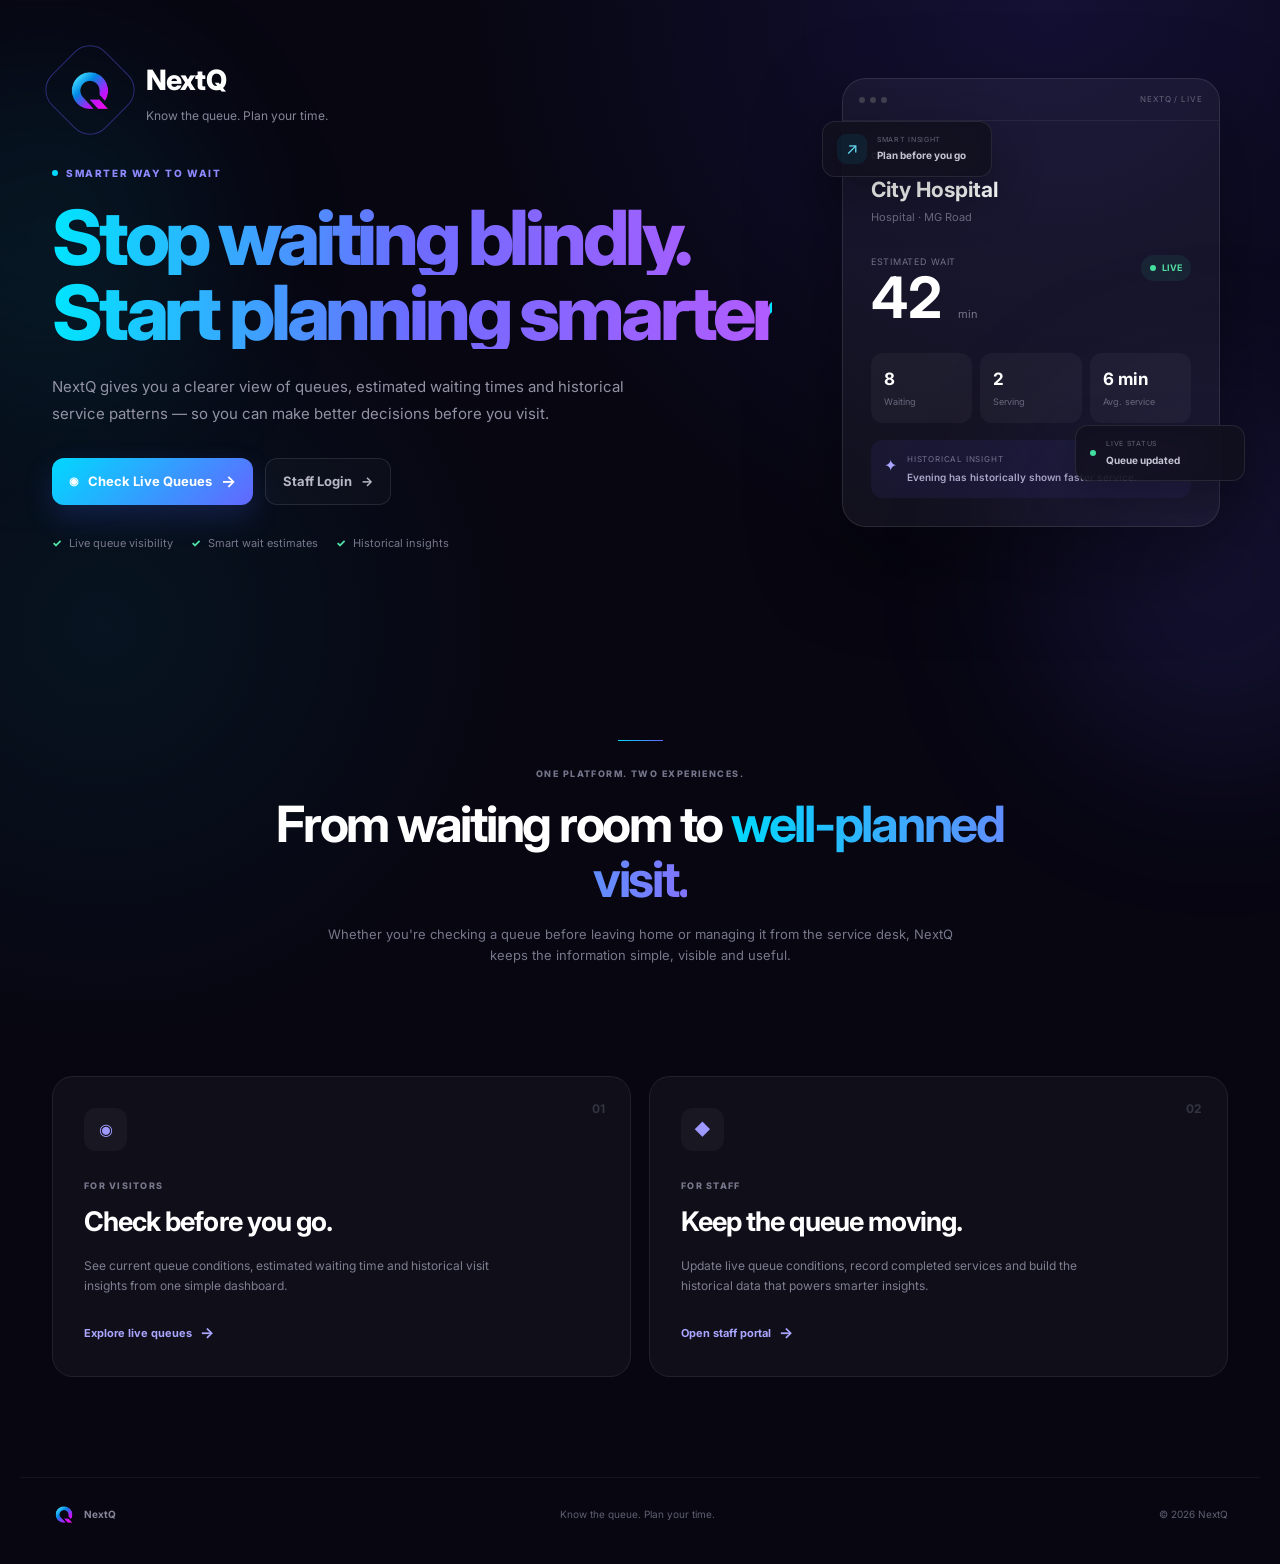
==== commit 7fc67651: "updated styles" ====
--- a/src/main/resources/static/index.html
+++ b/src/main/resources/static/index.html
@@ -122,15 +122,17 @@
                      MAIN HEADING
                      ================================================= -->
 
-                <h1>
-
-                    Stop waiting blindly.
-
-                    <span>
-                        Start planning smarter.
-                    </span>
-
-                </h1>
+               <h1 class="hero-title">
+
+    <span class="typing-line typing-line-one">
+        Stop waiting blindly.
+    </span>
+
+    <span class="typing-line typing-line-two">
+        Start planning smarter.
+    </span>
+
+</h1>
 
 
 
--- a/src/main/resources/static/style.css
+++ b/src/main/resources/static/style.css
@@ -2234,40 +2234,41 @@
 }
 
 /* Estimated Wait — same gradient as Check Live Queues button */
-
-.customer-wait-card {
-    background: linear-gradient(135deg, #00d9ff, #6366ff);
-    border: none;
-    box-shadow: 0 15px 40px rgba(65, 100, 255, 0.20);
-}
-
-.customer-wait-value span {
-    color: #ffffff;
-}
-
-.customer-wait-value small {
-    color: rgba(255, 255, 255, 0.85);
-}
-
-.customer-wait-label {
-    color: #ffffff;
-}
-
-.customer-wait-context {
-    color: rgba(255, 255, 255, 0.85);
-}
-
-.customer-wait-footer {
-    color: rgba(255, 255, 255, 0.8);
-}
-
-.customer-live-pill {
-    background: rgba(255, 255, 255, 0.16);
-    color: #ffffff;
-}
-
-.customer-live-pill span {
-    background: #ffffff;
+/* =========================================================
+   CUSTOMER — SMOOTH FLOW-UP ANIMATION
+   ========================================================= */
+
+.customer-location-list .location-card {
+    animation: cardFlowUp 0.7s ease-out both;
+}
+
+/* Each card enters slightly after the previous one */
+.customer-location-list .location-card:nth-child(1) {
+    animation-delay: 0.05s;
+}
+
+.customer-location-list .location-card:nth-child(2) {
+    animation-delay: 0.15s;
+}
+
+.customer-location-list .location-card:nth-child(3) {
+    animation-delay: 0.25s;
+}
+
+.customer-location-list .location-card:nth-child(4) {
+    animation-delay: 0.35s;
+}
+
+@keyframes cardFlowUp {
+    from {
+        opacity: 0;
+        transform: translateY(28px);
+    }
+
+    to {
+        opacity: 1;
+        transform: translateY(0);
+    }
 }
 /* =========================================================
    BACK TO HOME
@@ -2302,4 +2303,359 @@
 /* Customer spacing */
 .customer-back-home {
     margin-bottom: 28px;
+}
+
+/* Estimated Wait card entrance animation */
+
+.customer-wait-card {
+    animation: flowUp 0.7s ease-out;
+}
+
+@keyframes flowUp {
+    from {
+        opacity: 0;
+        transform: translateY(30px);
+    }
+
+    to {
+        opacity: 1;
+        transform: translateY(0);
+    }
+}
+/* =========================================================
+   CUSTOMER — ESTIMATED WAIT CARD
+   ========================================================= */
+
+.customer-wait-card {
+    position: relative;
+    overflow: hidden;
+
+    padding: 26px;
+    border: none;
+    border-radius: 21px;
+
+    /* SAME GRADIENT AS THE CHECK LIVE QUEUES BUTTON */
+    background: linear-gradient(
+        135deg,
+        #00d9ff,
+        #6366ff
+    );
+
+    box-shadow: 0 15px 40px rgba(65, 100, 255, 0.20);
+
+    /* Flow-up entrance animation */
+    animation: waitCardFlowUp 0.7s ease-out both;
+}
+
+@keyframes waitCardFlowUp {
+    from {
+        opacity: 0;
+        transform: translateY(30px);
+    }
+
+    to {
+        opacity: 1;
+        transform: translateY(0);
+    }
+}
+
+
+/* ---------- Wait card text ---------- */
+
+.customer-wait-value span {
+    color: #ffffff;
+}
+
+.customer-wait-value small {
+    color: rgba(255, 255, 255, 0.85);
+}
+
+.customer-wait-label {
+    color: #ffffff;
+}
+
+.customer-wait-context {
+    color: rgba(255, 255, 255, 0.82);
+}
+
+.customer-wait-footer {
+    color: rgba(255, 255, 255, 0.78);
+}
+
+
+/* ---------- Live pill ---------- */
+
+.customer-live-pill {
+    background: rgba(255, 255, 255, 0.15);
+    color: #ffffff;
+}
+
+.customer-live-pill span {
+    background: #ffffff;
+}
+/* =========================================================
+   NEXTQ HOMEPAGE — MODERN ENTRANCE ANIMATIONS
+   ========================================================= */
+
+
+/* ---------- Hero title ---------- */
+
+.hero-title {
+    margin-top: 16px;
+}
+
+.typing-line {
+    display: block;
+    width: 0;
+    overflow: hidden;
+    white-space: nowrap;
+    opacity: 0;
+    border-right: 2px solid transparent;
+}
+
+
+/* First line */
+
+.typing-line-one {
+    animation:
+        typingFirst 1.4s steps(22, end) 0.65s forwards,
+        cursorFirst 0.75s step-end 0.65s 2;
+}
+
+
+/* Second gradient line */
+
+.typing-line-two {
+    background: linear-gradient(
+        90deg,
+        #00e5ff,
+        #6d6cff,
+        #b25cff
+    );
+
+    -webkit-background-clip: text;
+    -webkit-text-fill-color: transparent;
+
+    animation:
+        typingSecond 1.7s steps(27, end) 2.05s forwards,
+        cursorSecond 0.75s step-end 2.05s 2;
+}
+
+
+/* ---------- Typing animations ---------- */
+
+@keyframes typingFirst {
+    from {
+        width: 0;
+        opacity: 1;
+        border-right-color: #00d9ff;
+    }
+
+    to {
+        width: 100%;
+        opacity: 1;
+        border-right-color: transparent;
+    }
+}
+
+@keyframes typingSecond {
+    from {
+        width: 0;
+        opacity: 1;
+        border-right-color: #756aff;
+    }
+
+    to {
+        width: 100%;
+        opacity: 1;
+        border-right-color: transparent;
+    }
+}
+
+@keyframes cursorFirst {
+    0%,
+    100% {
+        border-right-color: transparent;
+    }
+
+    50% {
+        border-right-color: #00d9ff;
+    }
+}
+
+@keyframes cursorSecond {
+    0%,
+    100% {
+        border-right-color: transparent;
+    }
+
+    50% {
+        border-right-color: #756aff;
+    }
+}
+
+
+/* =========================================================
+   HERO ELEMENTS — FLOW IN
+   ========================================================= */
+
+.hero-brand {
+    animation: heroFlowUp 0.7s ease-out 0.05s both;
+}
+
+.hero-kicker {
+    animation: heroFlowUp 0.7s ease-out 0.45s both;
+}
+
+.hero-description {
+    opacity: 0;
+    animation: heroFlowUp 0.7s ease-out 3.75s forwards;
+}
+
+.hero-actions {
+    opacity: 0;
+    animation: heroFlowUp 0.7s ease-out 4.05s forwards;
+}
+
+.hero-features {
+    opacity: 0;
+    animation: heroFlowUp 0.7s ease-out 4.3s forwards;
+}
+
+
+/* Right preview */
+
+.hero-preview {
+    opacity: 0;
+    animation: heroPreviewIn 0.9s cubic-bezier(0.22, 1, 0.36, 1) 0.5s forwards;
+}
+
+
+/* ---------- Main flow-up ---------- */
+
+@keyframes heroFlowUp {
+    from {
+        opacity: 0;
+        transform: translateY(24px);
+    }
+
+    to {
+        opacity: 1;
+        transform: translateY(0);
+    }
+}
+
+
+/* ---------- Preview entrance ---------- */
+
+@keyframes heroPreviewIn {
+    from {
+        opacity: 0;
+        transform: translateX(45px) translateY(15px);
+    }
+
+    to {
+        opacity: 1;
+        transform: translateX(0) translateY(0);
+    }
+}
+
+
+/* =========================================================
+   HERO PREVIEW — SUBTLE FLOAT
+   ========================================================= */
+
+.preview-window {
+    animation: previewFloat 5s ease-in-out 1.5s infinite;
+}
+
+@keyframes previewFloat {
+    0%,
+    100% {
+        transform: translateY(0);
+    }
+
+    50% {
+        transform: translateY(-7px);
+    }
+}
+
+
+/* =========================================================
+   LOWER HOMEPAGE SECTIONS
+   ========================================================= */
+
+.landing-statement {
+    animation: sectionReveal 0.8s ease-out both;
+    animation-timeline: view();
+    animation-range: entry 10% cover 35%;
+}
+
+.experience-section {
+    animation: sectionReveal 0.8s ease-out both;
+    animation-timeline: view();
+    animation-range: entry 10% cover 35%;
+}
+
+.landing-footer {
+    animation: sectionReveal 0.7s ease-out both;
+    animation-timeline: view();
+    animation-range: entry 5% cover 25%;
+}
+
+@keyframes sectionReveal {
+    from {
+        opacity: 0;
+        transform: translateY(35px);
+    }
+
+    to {
+        opacity: 1;
+        transform: translateY(0);
+    }
+}
+
+
+/* =========================================================
+   EXPERIENCE CARDS — STAGGER
+   ========================================================= */
+
+.experience-card:first-child {
+    animation: cardReveal 0.7s ease-out both;
+    animation-timeline: view();
+    animation-range: entry 10% cover 35%;
+}
+
+.experience-card:last-child {
+    animation: cardReveal 0.7s ease-out 0.12s both;
+    animation-timeline: view();
+    animation-range: entry 10% cover 35%;
+}
+
+@keyframes cardReveal {
+    from {
+        opacity: 0;
+        transform: translateY(30px);
+    }
+
+    to {
+        opacity: 1;
+        transform: translateY(0);
+    }
+}
+
+
+/* =========================================================
+   RESPECT REDUCED MOTION
+   ========================================================= */
+
+@media (prefers-reduced-motion: reduce) {
+
+    *,
+    *::before,
+    *::after {
+        animation-duration: 0.01ms !important;
+        animation-iteration-count: 1 !important;
+        scroll-behavior: auto !important;
+    }
 }
